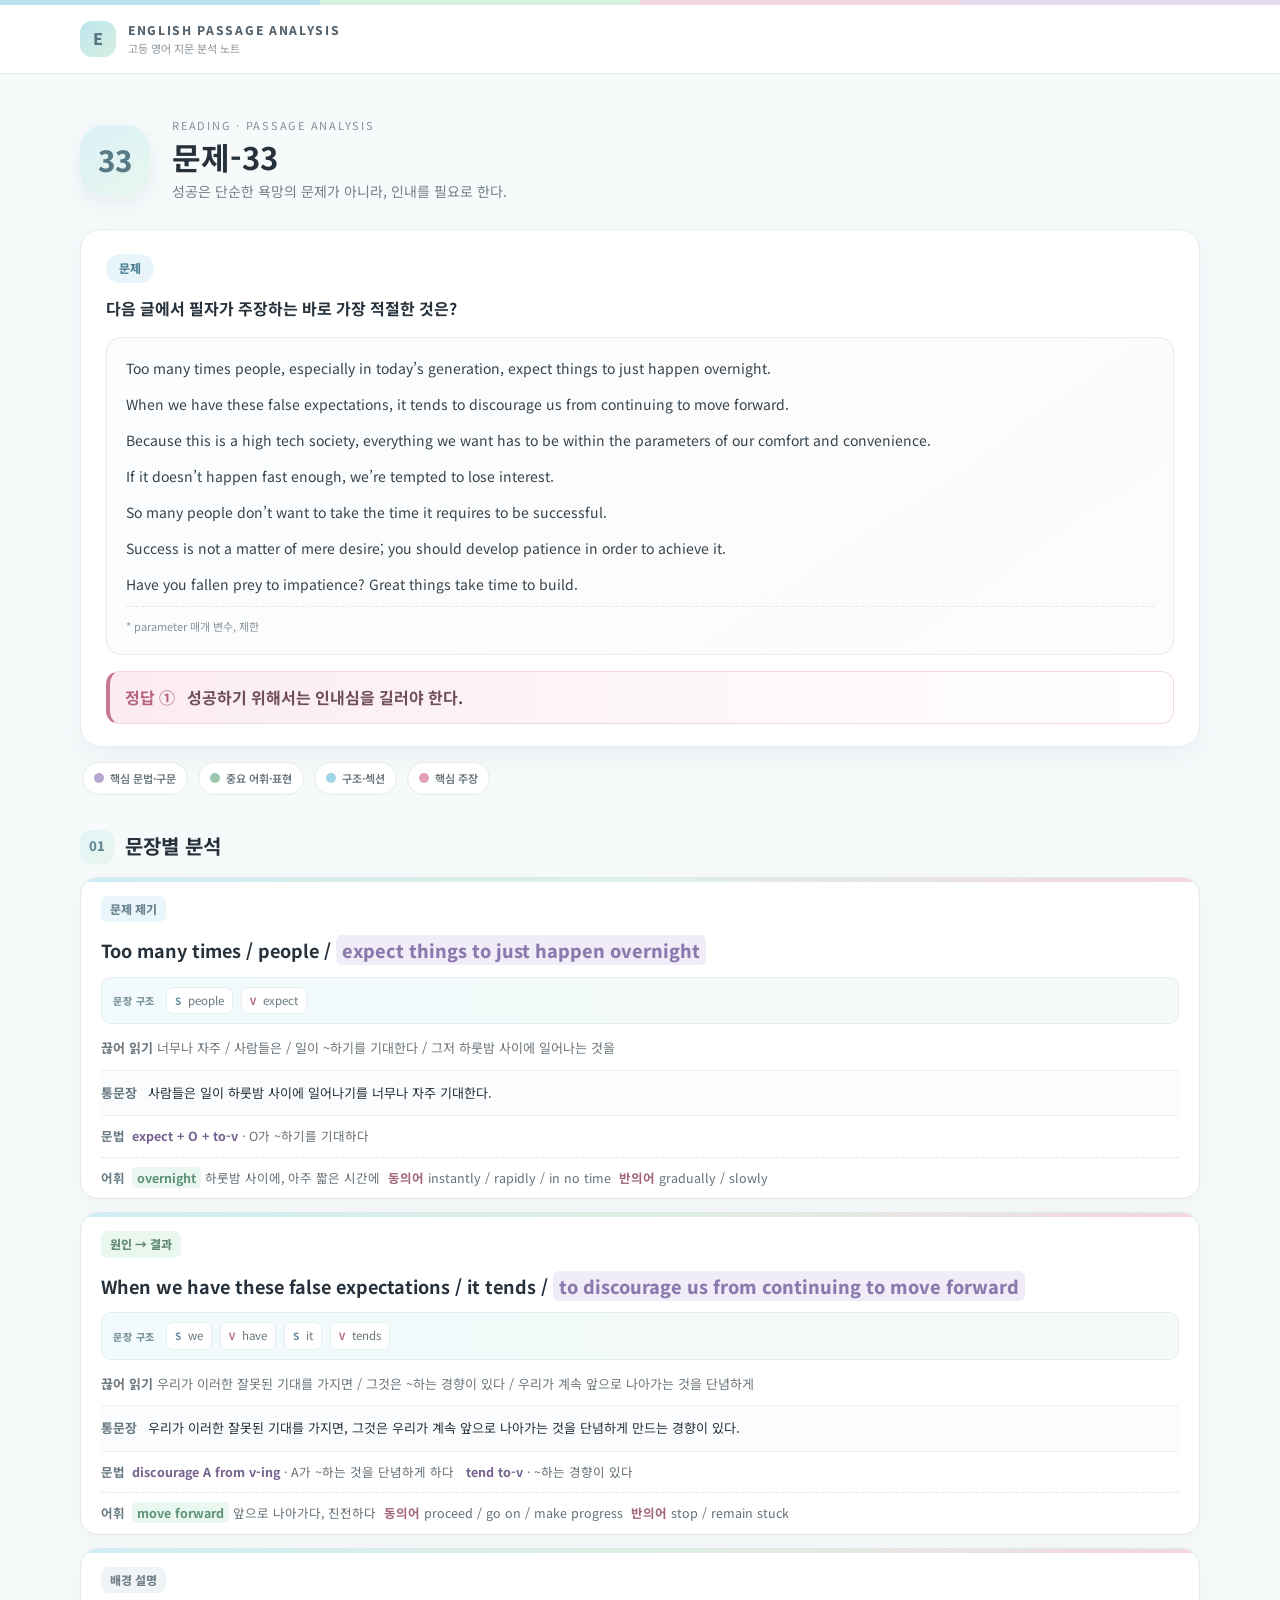
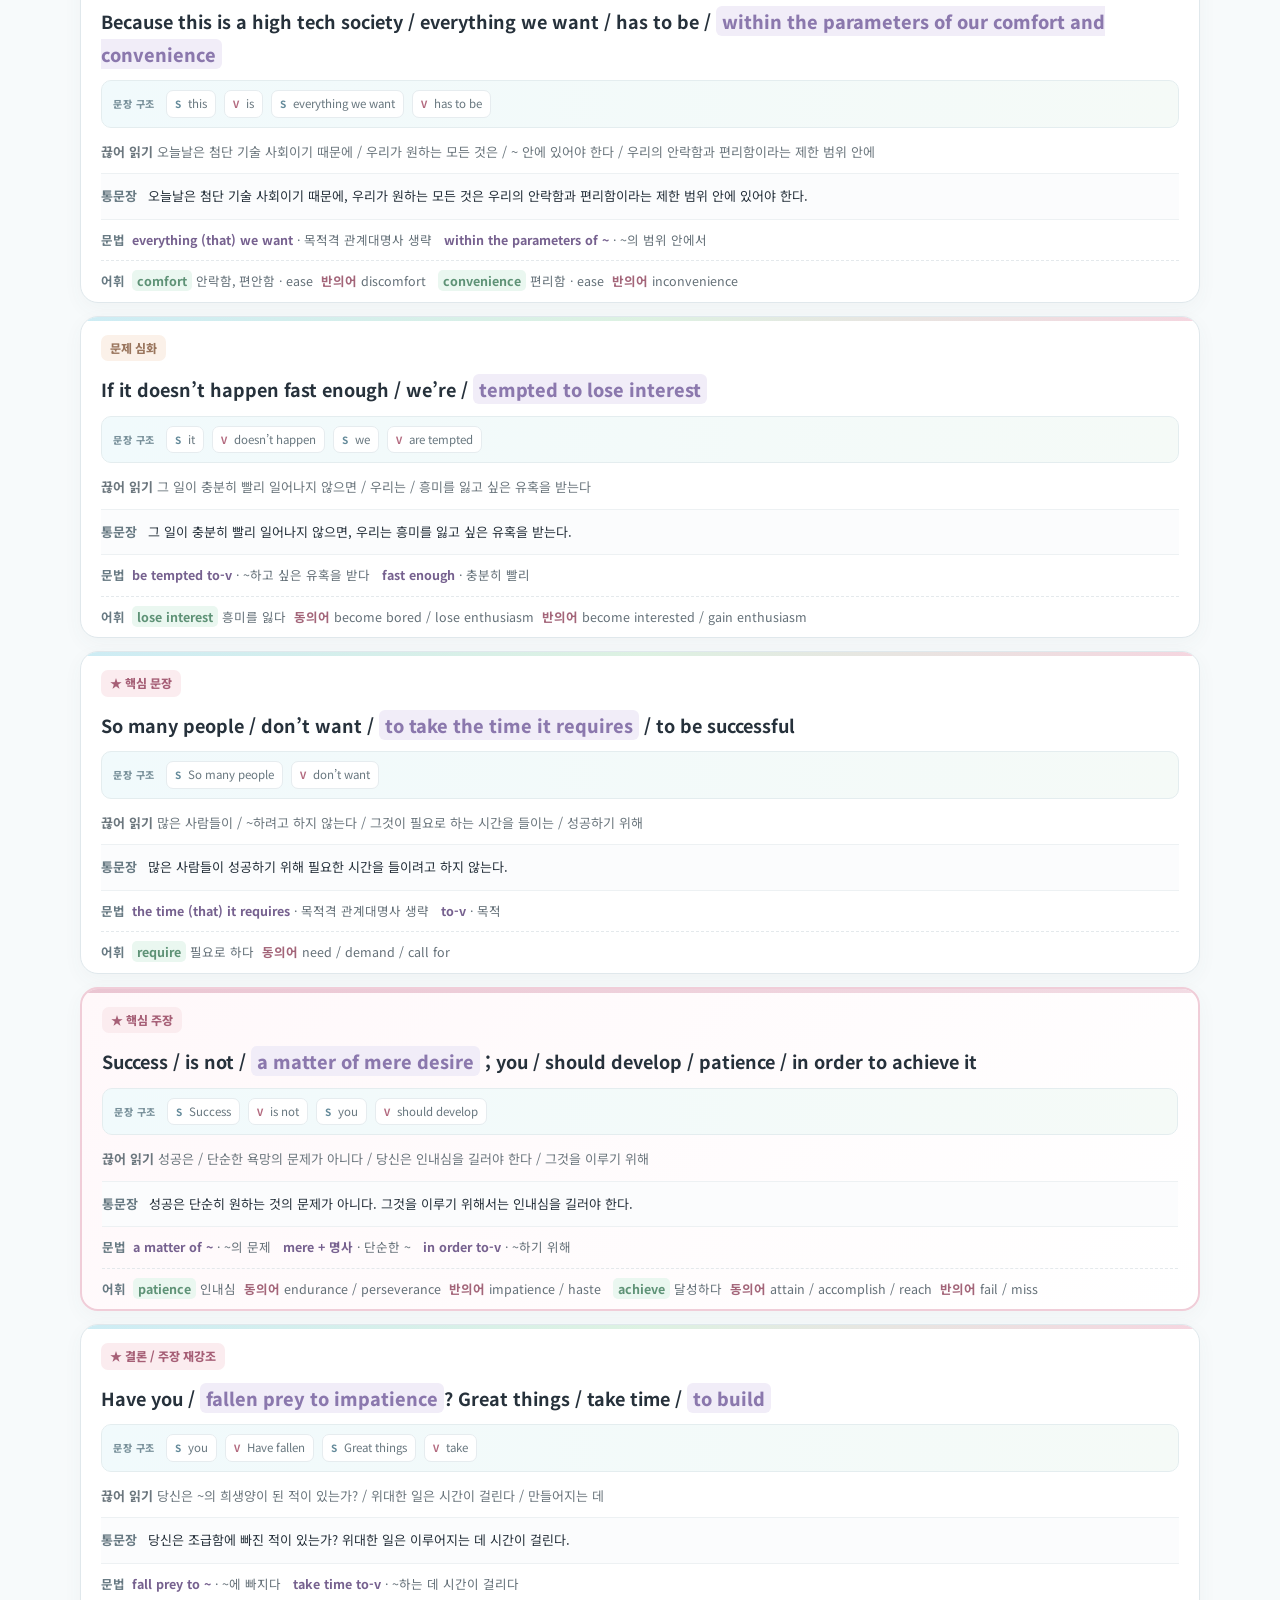
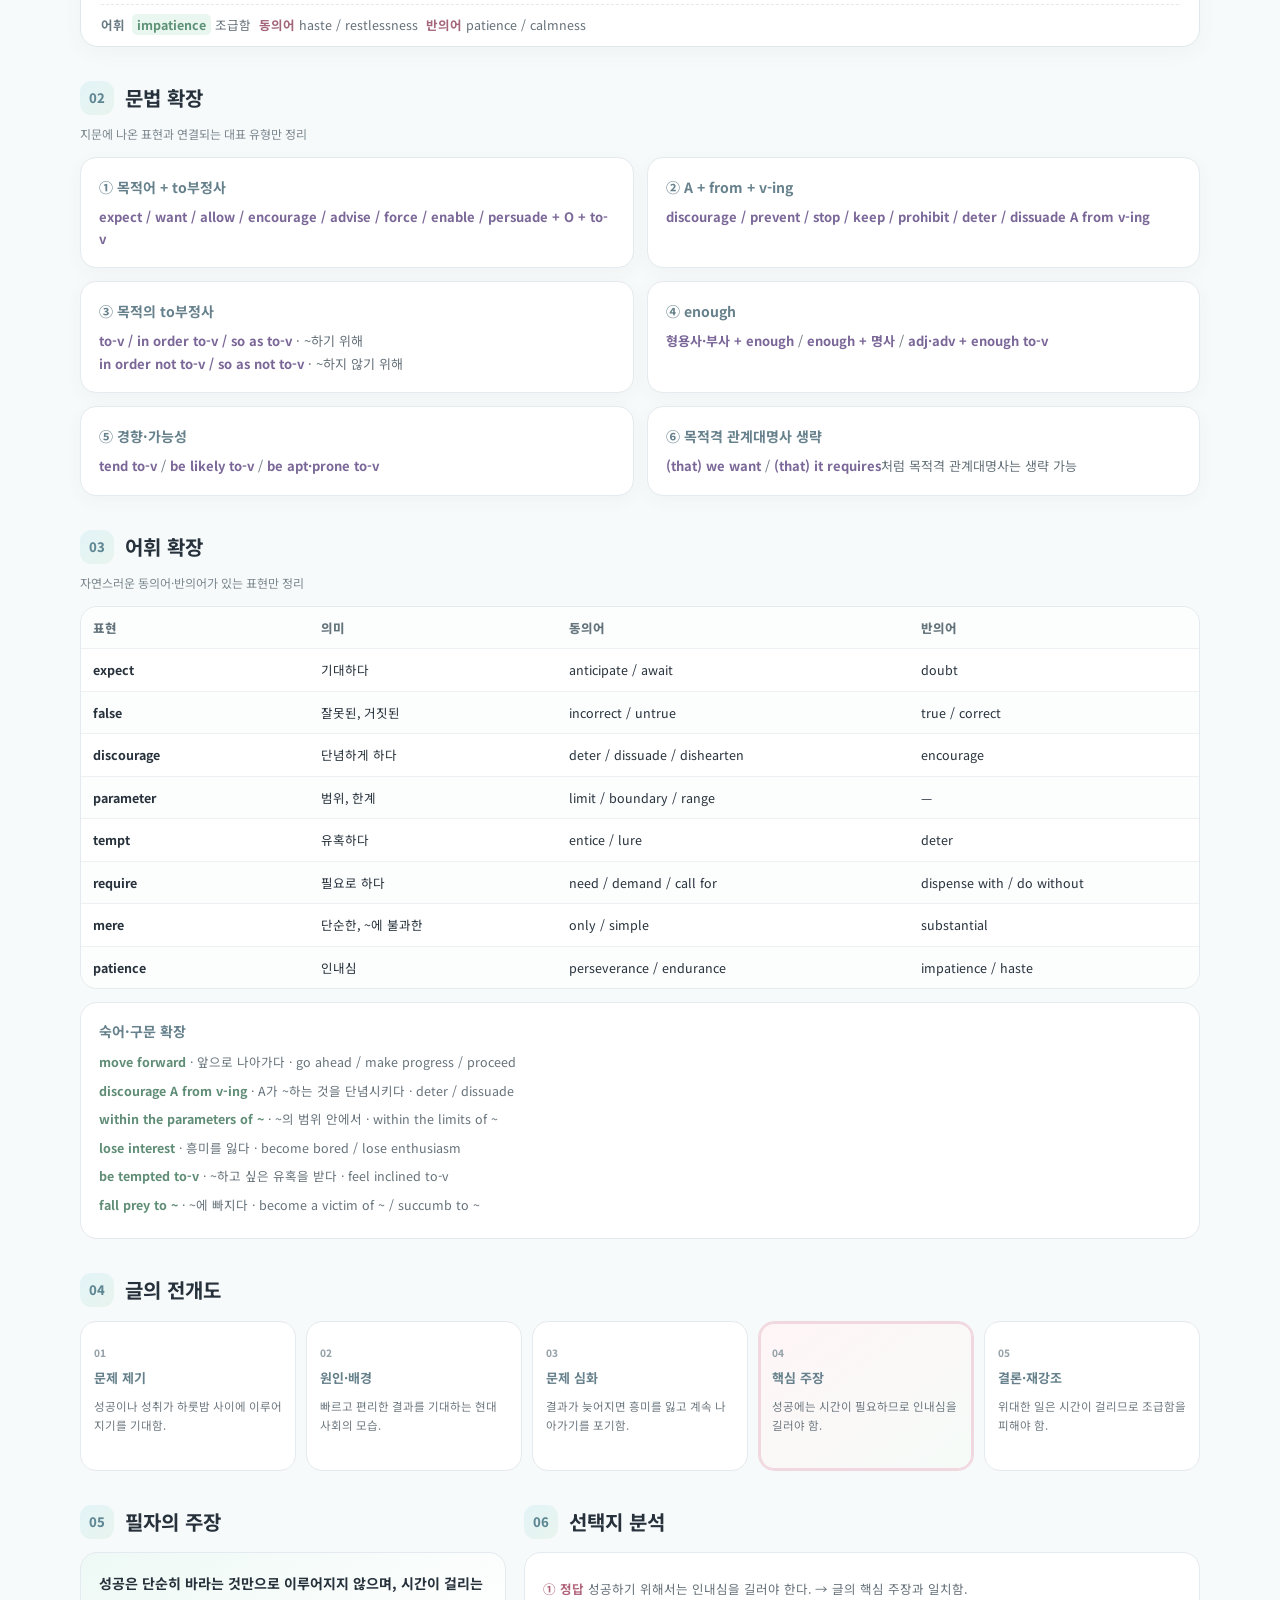
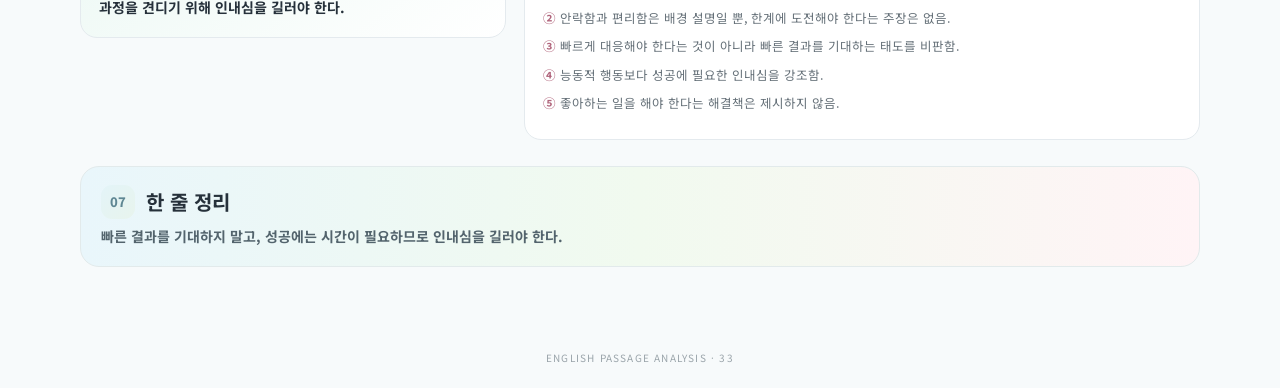
==== index.html @ 2cbdf254 "Add files via upload" ====
<!doctype html>
<html lang="ko">
<head>
<meta charset="utf-8">
<meta name="viewport" content="width=device-width, initial-scale=1">
<title>문제-33 | 영어 지문 분석</title>
<link rel="stylesheet" href="style.css">
</head>
<body>
<header class="top">
  <div class="top-inner">
    <div class="brand-mark">E</div>
    <div>
      <div class="brand">ENGLISH PASSAGE ANALYSIS</div>
      <div class="brand-sub">고등 영어 지문 분석 노트</div>
    </div>
  </div>
</header>

<main class="page">
  <section class="title-area">
    <div class="number-badge">33</div>
    <div>
      <p class="mini">READING · PASSAGE ANALYSIS</p>
      <h1>문제-33</h1>
      <p class="title-desc">성공은 단순한 욕망의 문제가 아니라, 인내를 필요로 한다.</p>
    </div>
  </section>

  <section class="question-card">
    <div class="q-label">문제</div>
    <p>다음 글에서 필자가 주장하는 바로 가장 적절한 것은?</p>
    <div class="original-passage">
      <p>Too many times people, especially in today’s generation, expect things to just happen overnight.</p>
      <p>When we have these false expectations, it tends to discourage us from continuing to move forward.</p>
      <p>Because this is a high tech society, everything we want has to be within the parameters of our comfort and convenience.</p>
      <p>If it doesn’t happen fast enough, we’re tempted to lose interest.</p>
      <p>So many people don’t want to take the time it requires to be successful.</p>
      <p>Success is not a matter of mere desire; you should develop patience in order to achieve it.</p>
      <p>Have you fallen prey to impatience? Great things take time to build.</p>
      <div class="original-note">* parameter 매개 변수, 제한</div>
    </div>
    <div class="answer"><span>정답 ①</span> 성공하기 위해서는 인내심을 길러야 한다.</div>
  </section>

  <div class="legend">
    <span><i class="lav"></i>핵심 문법·구문</span>
    <span><i class="green"></i>중요 어휘·표현</span>
    <span><i class="sky"></i>구조·섹션</span>
    <span><i class="pink"></i>핵심 주장</span>
  </div>

  <section>
    <div class="section-title"><span>01</span><h2>문장별 분석</h2></div>

    <article class="sentence-card">
      <div class="role">문제 제기</div>
      <p class="english">Too many times / people / <span class="grammar">expect things to just happen overnight</span></p><div class="sv-strip"><span class="sv-label">문장 구조</span><span><b>S</b> people</span><span><b>V</b> expect</span></div>
      <p class="reading"><b>끊어 읽기</b> 너무나 자주 / 사람들은 / 일이 ~하기를 기대한다 / 그저 하룻밤 사이에 일어나는 것을</p>
      <div class="translation"><b>통문장</b> 사람들은 일이 하룻밤 사이에 일어나기를 너무나 자주 기대한다.</div>
      <div class="info-row"><b>문법</b><strong>expect + O + to-v</strong> · O가 ~하기를 기대하다</div>
      <div class="info-row vocab"><b>어휘</b><strong>overnight</strong> 하룻밤 사이에, 아주 짧은 시간에 <em>동의어</em> instantly / rapidly / in no time <em>반의어</em> gradually / slowly</div>
    </article>

    <article class="sentence-card">
      <div class="role cause">원인 → 결과</div>
      <p class="english">When we have these false expectations / it tends / <span class="grammar">to discourage us from continuing to move forward</span></p><div class="sv-strip"><span class="sv-label">문장 구조</span><span><b>S</b> we</span><span><b>V</b> have</span><span><b>S</b> it</span><span><b>V</b> tends</span></div>
      <p class="reading"><b>끊어 읽기</b> 우리가 이러한 잘못된 기대를 가지면 / 그것은 ~하는 경향이 있다 / 우리가 계속 앞으로 나아가는 것을 단념하게</p>
      <div class="translation"><b>통문장</b> 우리가 이러한 잘못된 기대를 가지면, 그것은 우리가 계속 앞으로 나아가는 것을 단념하게 만드는 경향이 있다.</div>
      <div class="info-row"><b>문법</b><strong>discourage A from v-ing</strong> · A가 ~하는 것을 단념하게 하다 &nbsp; <strong>tend to-v</strong> · ~하는 경향이 있다</div>
      <div class="info-row vocab"><b>어휘</b><strong>move forward</strong> 앞으로 나아가다, 진전하다 <em>동의어</em> proceed / go on / make progress <em>반의어</em> stop / remain stuck</div>
    </article>

    <article class="sentence-card">
      <div class="role background">배경 설명</div>
      <p class="english">Because this is a high tech society / everything we want / has to be / <span class="grammar">within the parameters of our comfort and convenience</span></p><div class="sv-strip"><span class="sv-label">문장 구조</span><span><b>S</b> this</span><span><b>V</b> is</span><span><b>S</b> everything we want</span><span><b>V</b> has to be</span></div>
      <p class="reading"><b>끊어 읽기</b> 오늘날은 첨단 기술 사회이기 때문에 / 우리가 원하는 모든 것은 / ~ 안에 있어야 한다 / 우리의 안락함과 편리함이라는 제한 범위 안에</p>
      <div class="translation"><b>통문장</b> 오늘날은 첨단 기술 사회이기 때문에, 우리가 원하는 모든 것은 우리의 안락함과 편리함이라는 제한 범위 안에 있어야 한다.</div>
      <div class="info-row"><b>문법</b><strong>everything (that) we want</strong> · 목적격 관계대명사 생략 &nbsp; <strong>within the parameters of ~</strong> · ~의 범위 안에서</div>
      <div class="info-row vocab"><b>어휘</b><strong>comfort</strong> 안락함, 편안함 · ease <em>반의어</em> discomfort &nbsp; <strong>convenience</strong> 편리함 · ease <em>반의어</em> inconvenience</div>
    </article>

    <article class="sentence-card">
      <div class="role problem">문제 심화</div>
      <p class="english">If it doesn’t happen fast enough / we’re / <span class="grammar">tempted to lose interest</span></p><div class="sv-strip"><span class="sv-label">문장 구조</span><span><b>S</b> it</span><span><b>V</b> doesn’t happen</span><span><b>S</b> we</span><span><b>V</b> are tempted</span></div>
      <p class="reading"><b>끊어 읽기</b> 그 일이 충분히 빨리 일어나지 않으면 / 우리는 / 흥미를 잃고 싶은 유혹을 받는다</p>
      <div class="translation"><b>통문장</b> 그 일이 충분히 빨리 일어나지 않으면, 우리는 흥미를 잃고 싶은 유혹을 받는다.</div>
      <div class="info-row"><b>문법</b><strong>be tempted to-v</strong> · ~하고 싶은 유혹을 받다 &nbsp; <strong>fast enough</strong> · 충분히 빨리</div>
      <div class="info-row vocab"><b>어휘</b><strong>lose interest</strong> 흥미를 잃다 <em>동의어</em> become bored / lose enthusiasm <em>반의어</em> become interested / gain enthusiasm</div>
    </article>

    <article class="sentence-card">
      <div class="role key">★ 핵심 문장</div>
      <p class="english">So many people / don’t want / <span class="grammar">to take the time it requires</span> / to be successful</p><div class="sv-strip"><span class="sv-label">문장 구조</span><span><b>S</b> So many people</span><span><b>V</b> don’t want</span></div>
      <p class="reading"><b>끊어 읽기</b> 많은 사람들이 / ~하려고 하지 않는다 / 그것이 필요로 하는 시간을 들이는 / 성공하기 위해</p>
      <div class="translation"><b>통문장</b> 많은 사람들이 성공하기 위해 필요한 시간을 들이려고 하지 않는다.</div>
      <div class="info-row"><b>문법</b><strong>the time (that) it requires</strong> · 목적격 관계대명사 생략 &nbsp; <strong>to-v</strong> · 목적</div>
      <div class="info-row vocab"><b>어휘</b><strong>require</strong> 필요로 하다 <em>동의어</em> need / demand / call for</div>
    </article>

    <article class="sentence-card main-claim">
      <div class="role key">★ 핵심 주장</div>
      <p class="english">Success / is not / <span class="grammar">a matter of mere desire</span> ; you / should develop / patience / in order to achieve it</p><div class="sv-strip"><span class="sv-label">문장 구조</span><span><b>S</b> Success</span><span><b>V</b> is not</span><span><b>S</b> you</span><span><b>V</b> should develop</span></div>
      <p class="reading"><b>끊어 읽기</b> 성공은 / 단순한 욕망의 문제가 아니다 / 당신은 인내심을 길러야 한다 / 그것을 이루기 위해</p>
      <div class="translation"><b>통문장</b> 성공은 단순히 원하는 것의 문제가 아니다. 그것을 이루기 위해서는 인내심을 길러야 한다.</div>
      <div class="info-row"><b>문법</b><strong>a matter of ~</strong> · ~의 문제 &nbsp; <strong>mere + 명사</strong> · 단순한 ~ &nbsp; <strong>in order to-v</strong> · ~하기 위해</div>
      <div class="info-row vocab"><b>어휘</b><strong>patience</strong> 인내심 <em>동의어</em> endurance / perseverance <em>반의어</em> impatience / haste &nbsp; <strong>achieve</strong> 달성하다 <em>동의어</em> attain / accomplish / reach <em>반의어</em> fail / miss</div>
    </article>

    <article class="sentence-card">
      <div class="role conclusion">★ 결론 / 주장 재강조</div>
      <p class="english">Have you / <span class="grammar">fallen prey to impatience</span>? Great things / take time / <span class="grammar">to build</span></p><div class="sv-strip"><span class="sv-label">문장 구조</span><span><b>S</b> you</span><span><b>V</b> Have fallen</span><span><b>S</b> Great things</span><span><b>V</b> take</span></div>
      <p class="reading"><b>끊어 읽기</b> 당신은 ~의 희생양이 된 적이 있는가? / 위대한 일은 시간이 걸린다 / 만들어지는 데</p>
      <div class="translation"><b>통문장</b> 당신은 조급함에 빠진 적이 있는가? 위대한 일은 이루어지는 데 시간이 걸린다.</div>
      <div class="info-row"><b>문법</b><strong>fall prey to ~</strong> · ~에 빠지다 &nbsp; <strong>take time to-v</strong> · ~하는 데 시간이 걸리다</div>
      <div class="info-row vocab"><b>어휘</b><strong>impatience</strong> 조급함 <em>동의어</em> haste / restlessness <em>반의어</em> patience / calmness</div>
    </article>
  </section>

  <section>
    <div class="section-title"><span>02</span><h2>문법 확장</h2></div>
    <p class="section-note">지문에 나온 표현과 연결되는 대표 유형만 정리</p>
    <div class="cards">
      <div class="mini-card"><h3>① 목적어 + to부정사</h3><p><b>expect / want / allow / encourage / advise / force / enable / persuade + O + to-v</b></p></div>
      <div class="mini-card"><h3>② A + from + v-ing</h3><p><b>discourage / prevent / stop / keep / prohibit / deter / dissuade A from v-ing</b></p></div>
      <div class="mini-card"><h3>③ 목적의 to부정사</h3><p><b>to-v / in order to-v / so as to-v</b> · ~하기 위해<br><b>in order not to-v / so as not to-v</b> · ~하지 않기 위해</p></div>
      <div class="mini-card"><h3>④ enough</h3><p><b>형용사·부사 + enough</b> / <b>enough + 명사</b> / <b>adj·adv + enough to-v</b></p></div>
      <div class="mini-card"><h3>⑤ 경향·가능성</h3><p><b>tend to-v</b> / <b>be likely to-v</b> / <b>be apt·prone to-v</b></p></div>
      <div class="mini-card"><h3>⑥ 목적격 관계대명사 생략</h3><p><b>(that) we want</b> / <b>(that) it requires</b>처럼 목적격 관계대명사는 생략 가능</p></div>
    </div>
  </section>

  <section>
    <div class="section-title"><span>03</span><h2>어휘 확장</h2></div>
    <p class="section-note">자연스러운 동의어·반의어가 있는 표현만 정리</p>
    <div class="vocab-panel">
      <div class="vrow head"><span>표현</span><span>의미</span><span>동의어</span><span>반의어</span></div>
      <div class="vrow"><b>expect</b><span>기대하다</span><span>anticipate / await</span><span>doubt</span></div>
      <div class="vrow"><b>false</b><span>잘못된, 거짓된</span><span>incorrect / untrue</span><span>true / correct</span></div>
      <div class="vrow"><b>discourage</b><span>단념하게 하다</span><span>deter / dissuade / dishearten</span><span>encourage</span></div>
      <div class="vrow"><b>parameter</b><span>범위, 한계</span><span>limit / boundary / range</span><span>—</span></div>
      <div class="vrow"><b>tempt</b><span>유혹하다</span><span>entice / lure</span><span>deter</span></div>
      <div class="vrow"><b>require</b><span>필요로 하다</span><span>need / demand / call for</span><span>dispense with / do without</span></div>
      <div class="vrow"><b>mere</b><span>단순한, ~에 불과한</span><span>only / simple</span><span>substantial</span></div>
      <div class="vrow"><b>patience</b><span>인내심</span><span>perseverance / endurance</span><span>impatience / haste</span></div>
    </div>
    <div class="phrase-panel">
      <h3>숙어·구문 확장</h3>
      <p><b>move forward</b> · 앞으로 나아가다 · go ahead / make progress / proceed</p>
      <p><b>discourage A from v-ing</b> · A가 ~하는 것을 단념시키다 · deter / dissuade</p>
      <p><b>within the parameters of ~</b> · ~의 범위 안에서 · within the limits of ~</p>
      <p><b>lose interest</b> · 흥미를 잃다 · become bored / lose enthusiasm</p>
      <p><b>be tempted to-v</b> · ~하고 싶은 유혹을 받다 · feel inclined to-v</p>
      <p><b>fall prey to ~</b> · ~에 빠지다 · become a victim of ~ / succumb to ~</p>
    </div>
  </section>

  <section>
    <div class="section-title"><span>04</span><h2>글의 전개도</h2></div>
    <div class="flow">
      <div><span>01</span><b>문제 제기</b><p>성공이나 성취가 하룻밤 사이에 이루어지기를 기대함.</p></div>
      <div><span>02</span><b>원인·배경</b><p>빠르고 편리한 결과를 기대하는 현대 사회의 모습.</p></div>
      <div><span>03</span><b>문제 심화</b><p>결과가 늦어지면 흥미를 잃고 계속 나아가기를 포기함.</p></div>
      <div class="flow-key"><span>04</span><b>핵심 주장</b><p>성공에는 시간이 필요하므로 인내심을 길러야 함.</p></div>
      <div><span>05</span><b>결론·재강조</b><p>위대한 일은 시간이 걸리므로 조급함을 피해야 함.</p></div>
    </div>
  </section>

  <section class="last-grid">
    <div>
      <div class="section-title"><span>05</span><h2>필자의 주장</h2></div>
      <div class="statement">성공은 단순히 바라는 것만으로 이루어지지 않으며, 시간이 걸리는 과정을 견디기 위해 인내심을 길러야 한다.</div>
    </div>
    <div>
      <div class="section-title"><span>06</span><h2>선택지 분석</h2></div>
      <div class="choices">
        <p><b>① 정답</b> 성공하기 위해서는 인내심을 길러야 한다. → 글의 핵심 주장과 일치함.</p>
        <p><b>②</b> 안락함과 편리함은 배경 설명일 뿐, 한계에 도전해야 한다는 주장은 없음.</p>
        <p><b>③</b> 빠르게 대응해야 한다는 것이 아니라 빠른 결과를 기대하는 태도를 비판함.</p>
        <p><b>④</b> 능동적 행동보다 성공에 필요한 인내심을 강조함.</p>
        <p><b>⑤</b> 좋아하는 일을 해야 한다는 해결책은 제시하지 않음.</p>
      </div>
    </div>
  </section>

  <section class="one-line">
    <div class="section-title"><span>07</span><h2>한 줄 정리</h2></div>
    <p>빠른 결과를 기대하지 말고, 성공에는 시간이 필요하므로 인내심을 길러야 한다.</p>
  </section>
</main>

<footer>ENGLISH PASSAGE ANALYSIS · 33</footer>
</body>
</html>
---- style.css ----
@import url('https://fonts.googleapis.com/css2?family=Noto+Sans+KR:wght@400;500;600;700;800&display=swap');
:root{
--ink:#26313b;--muted:#69747d;--line:#e4eaee;--paper:#ffffff;--bg:#f7fafb;
--sky:#5c9fbd;--sky-soft:#e7f5fa;--pink:#c97891;--pink-soft:#fbecef;
--lav:#8b78ad;--lav-soft:#f1edf8;--green:#6da789;--green-soft:#eaf7f0;
--mint:#e8f6ef;--blue:#eaf6fb;
}
*{box-sizing:border-box}
html{scroll-behavior:smooth}
body{margin:0;background:var(--bg);color:var(--ink);font-family:"Noto Sans KR","Malgun Gothic",sans-serif;line-height:1.72}
body:before{content:"";display:block;height:5px;background:linear-gradient(90deg,#b9e2ef 0 25%,#d8f0df 25% 50%,#f4d6df 50% 75%,#e6dcf2 75% 100%)}
.top{background:rgba(255,255,255,.92);border-bottom:1px solid var(--line);position:sticky;top:0;z-index:10;backdrop-filter:blur(10px)}
.top-inner{width:min(1120px,calc(100% - 34px));margin:auto;height:68px;display:flex;align-items:center;gap:12px}
.brand-mark{width:36px;height:36px;border-radius:12px;background:linear-gradient(135deg,#bde5f0,#d7efdf);display:grid;place-items:center;font-weight:800;color:#58727e}
.brand{font-size:12px;letter-spacing:.14em;font-weight:800;color:#53626d}
.brand-sub{font-size:11px;color:#89949c;margin-top:-2px}
.page{width:min(1120px,calc(100% - 34px));margin:auto;padding:42px 0 60px}
.title-area{display:flex;align-items:center;gap:22px;margin-bottom:26px}
.number-badge{width:70px;height:70px;border-radius:24px;background:linear-gradient(145deg,#d9f1f7,#e9f6ee);display:grid;place-items:center;font-size:29px;font-weight:800;color:#587a86;box-shadow:0 8px 24px rgba(93,137,151,.12)}
.mini{font-size:11px;letter-spacing:.16em;color:#84919a;margin:0}
h1{font-size:31px;line-height:1.2;margin:3px 0 4px}
.title-desc{margin:0;color:#71808a;font-size:14px}
.question-card{background:var(--paper);border:1px solid var(--line);border-radius:20px;padding:23px 25px;box-shadow:0 10px 30px rgba(52,75,87,.055)}
.q-label{display:inline-flex;padding:4px 13px;border-radius:99px;background:var(--sky-soft);color:#4d8197;font-weight:800;font-size:12px}
.question-card>p{font-weight:700;margin:12px 0}
.answer{background:linear-gradient(90deg,var(--pink-soft),#fff);border:1px solid #f2d9e0;border-radius:13px;padding:12px 15px;font-weight:700;color:#704f5b}
.answer span{display:inline-block;color:#b5637d;margin-right:8px}
.legend{display:flex;flex-wrap:wrap;gap:10px;margin:15px 2px 34px}
.legend span{background:#fff;border:1px solid var(--line);border-radius:99px;padding:6px 11px;font-size:11px;color:#66737b}
.legend i{display:inline-block;width:9px;height:9px;border-radius:50%;margin-right:6px}
.sky{background:#9ed4e5}.pink{background:#e1a0b2}.lav{background:#b8a7d2}.green{background:#9ac8ae}
.section-title{display:flex;align-items:center;gap:11px;margin:34px 0 13px}
.section-title>span{width:34px;height:34px;border-radius:11px;display:grid;place-items:center;background:#eef7f8;color:#618b99;font-weight:800;font-size:13px}
.section-title h2{margin:0;font-size:20px}
.section-note{font-size:12px;color:#7b878e;margin:-4px 0 12px}
.sentence-card{background:var(--paper);border:1px solid var(--line);border-radius:18px;margin:13px 0;overflow:hidden;box-shadow:0 5px 22px rgba(54,78,89,.045)}
.sentence-card>div,.sentence-card>p{margin-left:20px;margin-right:20px}
.role{display:inline-block;margin-top:18px;margin-bottom:4px;color:#67838f;font-size:12px;font-weight:800;background:var(--blue);padding:3px 9px;border-radius:7px}
.role.cause{background:#eaf7ef;color:#608873}.role.background{background:#f0f4f6;color:#72818a}.role.problem{background:#fbf1e9;color:#9a765e}.role.key,.role.conclusion{background:var(--pink-soft);color:#a65f76}
.english{font-size:18px;font-weight:700;line-height:1.8;margin-top:8px!important;margin-bottom:10px!important}
.english span{transition:.15s}
.subject{color:var(--sky);font-weight:800}.verb{color:var(--pink);font-weight:800}.grammar{color:var(--lav);font-weight:800}.english .green-word{color:#639778}
.reading{font-size:13px;color:#6c777e;margin-bottom:10px!important}
.subject-text{color:var(--sky);font-weight:700}.verb-text{color:var(--pink);font-weight:700}.grammar-text{color:var(--lav);font-weight:700}
.translation{background:#fbfcfd;border-top:1px solid #edf1f3;border-bottom:1px solid #edf1f3;padding-top:11px!important;padding-bottom:11px!important;font-size:13px}
.translation b,.info-row>b{color:#687a83;margin-right:7px}
.info-row{font-size:12.5px;color:#647078;padding-top:9px;padding-bottom:10px;border-bottom:1px dashed #e4e9ec}
.info-row:last-child{border-bottom:0}
.info-row strong{color:#76618f}.info-row em{font-style:normal;color:#a36579;font-weight:700;margin-left:4px}
.info-row.vocab strong{color:#5e9276}
.main-claim{background:linear-gradient(135deg,#fff,#fffafa);border:1.5px solid #efd8df;box-shadow:0 10px 30px rgba(196,115,139,.08)}
.cards{display:grid;grid-template-columns:repeat(2,minmax(0,1fr));gap:13px}
.mini-card{background:#fff;border:1px solid var(--line);border-radius:16px;padding:17px 18px;box-shadow:0 5px 18px rgba(54,78,89,.04)}
.mini-card h3{font-size:14px;margin:0 0 7px;color:#66818c}.mini-card p{font-size:13px;margin:0;color:#657179}.mini-card b{color:#7a6798}
.vocab-panel{background:#fff;border:1px solid var(--line);border-radius:17px;overflow:hidden}
.vrow{display:grid;grid-template-columns:1.1fr 1.2fr 1.7fr 1.4fr;border-top:1px solid #edf1f3;font-size:12.5px}
.vrow:first-child{border-top:0}.vrow>*{padding:10px 12px}.vrow.head{background:linear-gradient(90deg,#e8f6fb,#eff9f3,#fdf0f3);color:#64747c;font-weight:800;border:0}.vrow:nth-child(odd){background:#fcfdfd}
.phrase-panel{margin-top:13px;background:#fff;border:1px solid var(--line);border-radius:17px;padding:16px 18px}.phrase-panel h3{font-size:14px;margin:0 0 8px;color:#66818c}.phrase-panel p{font-size:12.5px;margin:7px 0;color:#66727a}.phrase-panel b{color:#608d76}
.flow{display:grid;grid-template-columns:repeat(5,1fr);gap:10px}
.flow>div{background:#fff;border:1px solid var(--line);border-radius:16px;padding:15px 13px;min-height:150px}
.flow>div>span{font-size:10px;color:#98a3aa;font-weight:800}.flow b{display:block;font-size:13px;margin-top:3px;color:#66818c}.flow p{font-size:11.5px;color:#6e7980;margin:7px 0}.flow-key{background:linear-gradient(145deg,#fff5f7,#f5fbf8)!important;border-color:#efd9df!important}
.last-grid{display:grid;grid-template-columns:.85fr 1.35fr;gap:18px}
.statement,.choices{background:#fff;border:1px solid var(--line);border-radius:17px;padding:18px}
.statement{font-size:14px;font-weight:700;background:linear-gradient(145deg,#eef9f5,#fff)}
.choices p{font-size:12.5px;margin:7px 0;color:#667179}.choices b{color:#b0647b}
.one-line{margin-top:26px;background:linear-gradient(90deg,#e9f6fb,#f1faef,#fff4f6);border:1px solid #e2eaeb;border-radius:19px;padding:18px 20px}.one-line .section-title{margin:0 0 5px}.one-line p{margin:0;font-size:14px;font-weight:700;color:#53646d}
footer{text-align:center;padding:22px;color:#9aa4aa;font-size:10px;letter-spacing:.12em}
@media(max-width:850px){.flow{grid-template-columns:repeat(2,1fr)}.last-grid{grid-template-columns:1fr}}
@media(max-width:650px){.page{padding-top:28px}.title-area{gap:14px}.number-badge{width:58px;height:58px;border-radius:19px}.cards{grid-template-columns:1fr}.english{font-size:16px}.vocab-panel{overflow-x:auto}.vrow{min-width:720px}.flow{grid-template-columns:1fr}.top-inner{height:58px}.brand-sub{display:none}}

/* V3 MASTER VISUAL TUNING */
.sentence-card{position:relative;border-color:#e0e8ec;box-shadow:0 6px 20px rgba(67,91,103,.045)}
.sentence-card:before{content:"";display:block;height:4px;background:linear-gradient(90deg,#c8eaf3,#d9f0df,#f4d1dc);opacity:.9}
.sentence-card .role{margin-top:14px}
.english .subject{background:var(--sky-soft);padding:1px 4px;border-radius:5px}
.english .verb{background:var(--pink-soft);padding:1px 4px;border-radius:5px}
.english .grammar{background:var(--lav-soft);padding:1px 4px;border-radius:5px}
.info-row.vocab strong{background:var(--green-soft);padding:1px 5px;border-radius:5px}
.main-claim{border:2px solid #f0cdd8;background:linear-gradient(135deg,#fff8fa,#ffffff)}
.main-claim:before{background:linear-gradient(90deg,#e8c0ce,#f1d8e1)}
.legend{justify-content:flex-start}
.legend span{font-weight:600}
.legend i{width:10px;height:10px}
.section-title>span{background:linear-gradient(135deg,#e3f4f8,#e8f4ed);color:#5f8793}
.answer{border-left:4px solid var(--pink)}
.flow-key{box-shadow:inset 0 0 0 2px #f1d8e0}

/* V4: S/V structure strip */
.sv-strip{display:flex;align-items:center;flex-wrap:wrap;gap:8px;margin:4px 20px 12px;padding:9px 11px;background:linear-gradient(90deg,#f1fafc,#f5faf7);border:1px solid #e4edef;border-radius:10px;font-size:11.5px;color:#68777f}
.sv-strip .sv-label{font-size:10px;font-weight:800;letter-spacing:.05em;color:#78909a;margin-right:3px}
.sv-strip span:not(.sv-label){background:#fff;border:1px solid #e6ecef;border-radius:7px;padding:3px 8px}
.sv-strip b{font-size:10px;color:#628999;margin-right:4px}
.sv-strip span:nth-child(3) b,.sv-strip span:nth-child(5) b{color:#b36a7f}
@media(max-width:650px){.sv-strip{gap:5px}.sv-strip span:not(.sv-label){padding:3px 6px}}

/* V5: clean sentence text + only key learning chunks are highlighted */
.english .subject,
.english .verb{color:inherit;background:none;padding:0;border-radius:0;font-weight:inherit}
.english .grammar{background:var(--lav-soft);color:var(--lav);padding:2px 6px;border-radius:6px;font-weight:800}
.original-passage{margin-top:15px;padding:18px 19px;background:linear-gradient(145deg,#fbfdfe,#fdfbfc);border:1px solid #e4ecef;border-radius:15px;color:#34434c;font-size:14px;line-height:1.85}
.original-passage p{margin:0 0 10px}
.original-passage p:last-of-type{margin-bottom:8px}
.original-note{font-size:11px;color:#87939a;border-top:1px dashed #e1e7ea;padding-top:9px}
.question-card{padding-bottom:22px}
.question-card .answer{margin-top:16px}

/* V6: 끊어 읽기에서도 S/V 색상 제거 */
.reading .subject-text,
.reading .verb-text,
.reading .grammar-text{color:inherit;font-weight:inherit}
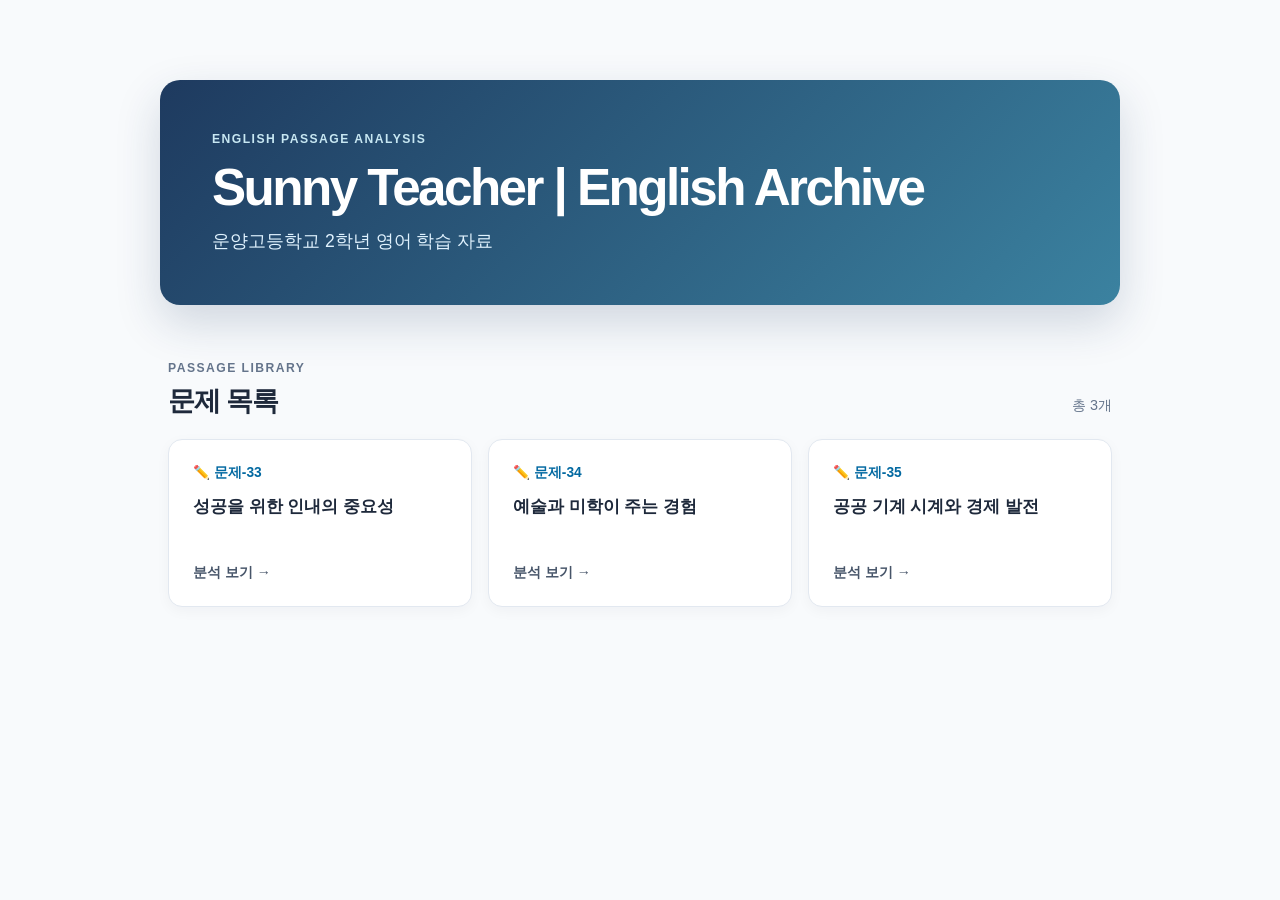
==== commit 47475f29: "Change title and add redirect in index.html Updated the title and added a redirect meta tag in index" ====
--- a/index.html
+++ b/index.html
@@ -1,194 +1,12 @@
 <!doctype html>
 <html lang="ko">
 <head>
-<meta charset="utf-8">
-<meta name="viewport" content="width=device-width, initial-scale=1">
-<title>문제-33 | 영어 지문 분석</title>
-<link rel="stylesheet" href="style.css">
+  <meta charset="utf-8">
+  <meta name="viewport" content="width=device-width, initial-scale=1">
+  <meta http-equiv="refresh" content="0; url=home/index.html">
+  <title>Sunny Teacher | English Archive</title>
 </head>
 <body>
-<header class="top">
-  <div class="top-inner">
-    <div class="brand-mark">E</div>
-    <div>
-      <div class="brand">ENGLISH PASSAGE ANALYSIS</div>
-      <div class="brand-sub">고등 영어 지문 분석 노트</div>
-    </div>
-  </div>
-</header>
-
-<main class="page">
-  <section class="title-area">
-    <div class="number-badge">33</div>
-    <div>
-      <p class="mini">READING · PASSAGE ANALYSIS</p>
-      <h1>문제-33</h1>
-      <p class="title-desc">성공은 단순한 욕망의 문제가 아니라, 인내를 필요로 한다.</p>
-    </div>
-  </section>
-
-  <section class="question-card">
-    <div class="q-label">문제</div>
-    <p>다음 글에서 필자가 주장하는 바로 가장 적절한 것은?</p>
-    <div class="original-passage">
-      <p>Too many times people, especially in today’s generation, expect things to just happen overnight.</p>
-      <p>When we have these false expectations, it tends to discourage us from continuing to move forward.</p>
-      <p>Because this is a high tech society, everything we want has to be within the parameters of our comfort and convenience.</p>
-      <p>If it doesn’t happen fast enough, we’re tempted to lose interest.</p>
-      <p>So many people don’t want to take the time it requires to be successful.</p>
-      <p>Success is not a matter of mere desire; you should develop patience in order to achieve it.</p>
-      <p>Have you fallen prey to impatience? Great things take time to build.</p>
-      <div class="original-note">* parameter 매개 변수, 제한</div>
-    </div>
-    <div class="answer"><span>정답 ①</span> 성공하기 위해서는 인내심을 길러야 한다.</div>
-  </section>
-
-  <div class="legend">
-    <span><i class="lav"></i>핵심 문법·구문</span>
-    <span><i class="green"></i>중요 어휘·표현</span>
-    <span><i class="sky"></i>구조·섹션</span>
-    <span><i class="pink"></i>핵심 주장</span>
-  </div>
-
-  <section>
-    <div class="section-title"><span>01</span><h2>문장별 분석</h2></div>
-
-    <article class="sentence-card">
-      <div class="role">문제 제기</div>
-      <p class="english">Too many times / people / <span class="grammar">expect things to just happen overnight</span></p><div class="sv-strip"><span class="sv-label">문장 구조</span><span><b>S</b> people</span><span><b>V</b> expect</span></div>
-      <p class="reading"><b>끊어 읽기</b> 너무나 자주 / 사람들은 / 일이 ~하기를 기대한다 / 그저 하룻밤 사이에 일어나는 것을</p>
-      <div class="translation"><b>통문장</b> 사람들은 일이 하룻밤 사이에 일어나기를 너무나 자주 기대한다.</div>
-      <div class="info-row"><b>문법</b><strong>expect + O + to-v</strong> · O가 ~하기를 기대하다</div>
-      <div class="info-row vocab"><b>어휘</b><strong>overnight</strong> 하룻밤 사이에, 아주 짧은 시간에 <em>동의어</em> instantly / rapidly / in no time <em>반의어</em> gradually / slowly</div>
-    </article>
-
-    <article class="sentence-card">
-      <div class="role cause">원인 → 결과</div>
-      <p class="english">When we have these false expectations / it tends / <span class="grammar">to discourage us from continuing to move forward</span></p><div class="sv-strip"><span class="sv-label">문장 구조</span><span><b>S</b> we</span><span><b>V</b> have</span><span><b>S</b> it</span><span><b>V</b> tends</span></div>
-      <p class="reading"><b>끊어 읽기</b> 우리가 이러한 잘못된 기대를 가지면 / 그것은 ~하는 경향이 있다 / 우리가 계속 앞으로 나아가는 것을 단념하게</p>
-      <div class="translation"><b>통문장</b> 우리가 이러한 잘못된 기대를 가지면, 그것은 우리가 계속 앞으로 나아가는 것을 단념하게 만드는 경향이 있다.</div>
-      <div class="info-row"><b>문법</b><strong>discourage A from v-ing</strong> · A가 ~하는 것을 단념하게 하다 &nbsp; <strong>tend to-v</strong> · ~하는 경향이 있다</div>
-      <div class="info-row vocab"><b>어휘</b><strong>move forward</strong> 앞으로 나아가다, 진전하다 <em>동의어</em> proceed / go on / make progress <em>반의어</em> stop / remain stuck</div>
-    </article>
-
-    <article class="sentence-card">
-      <div class="role background">배경 설명</div>
-      <p class="english">Because this is a high tech society / everything we want / has to be / <span class="grammar">within the parameters of our comfort and convenience</span></p><div class="sv-strip"><span class="sv-label">문장 구조</span><span><b>S</b> this</span><span><b>V</b> is</span><span><b>S</b> everything we want</span><span><b>V</b> has to be</span></div>
-      <p class="reading"><b>끊어 읽기</b> 오늘날은 첨단 기술 사회이기 때문에 / 우리가 원하는 모든 것은 / ~ 안에 있어야 한다 / 우리의 안락함과 편리함이라는 제한 범위 안에</p>
-      <div class="translation"><b>통문장</b> 오늘날은 첨단 기술 사회이기 때문에, 우리가 원하는 모든 것은 우리의 안락함과 편리함이라는 제한 범위 안에 있어야 한다.</div>
-      <div class="info-row"><b>문법</b><strong>everything (that) we want</strong> · 목적격 관계대명사 생략 &nbsp; <strong>within the parameters of ~</strong> · ~의 범위 안에서</div>
-      <div class="info-row vocab"><b>어휘</b><strong>comfort</strong> 안락함, 편안함 · ease <em>반의어</em> discomfort &nbsp; <strong>convenience</strong> 편리함 · ease <em>반의어</em> inconvenience</div>
-    </article>
-
-    <article class="sentence-card">
-      <div class="role problem">문제 심화</div>
-      <p class="english">If it doesn’t happen fast enough / we’re / <span class="grammar">tempted to lose interest</span></p><div class="sv-strip"><span class="sv-label">문장 구조</span><span><b>S</b> it</span><span><b>V</b> doesn’t happen</span><span><b>S</b> we</span><span><b>V</b> are tempted</span></div>
-      <p class="reading"><b>끊어 읽기</b> 그 일이 충분히 빨리 일어나지 않으면 / 우리는 / 흥미를 잃고 싶은 유혹을 받는다</p>
-      <div class="translation"><b>통문장</b> 그 일이 충분히 빨리 일어나지 않으면, 우리는 흥미를 잃고 싶은 유혹을 받는다.</div>
-      <div class="info-row"><b>문법</b><strong>be tempted to-v</strong> · ~하고 싶은 유혹을 받다 &nbsp; <strong>fast enough</strong> · 충분히 빨리</div>
-      <div class="info-row vocab"><b>어휘</b><strong>lose interest</strong> 흥미를 잃다 <em>동의어</em> become bored / lose enthusiasm <em>반의어</em> become interested / gain enthusiasm</div>
-    </article>
-
-    <article class="sentence-card">
-      <div class="role key">★ 핵심 문장</div>
-      <p class="english">So many people / don’t want / <span class="grammar">to take the time it requires</span> / to be successful</p><div class="sv-strip"><span class="sv-label">문장 구조</span><span><b>S</b> So many people</span><span><b>V</b> don’t want</span></div>
-      <p class="reading"><b>끊어 읽기</b> 많은 사람들이 / ~하려고 하지 않는다 / 그것이 필요로 하는 시간을 들이는 / 성공하기 위해</p>
-      <div class="translation"><b>통문장</b> 많은 사람들이 성공하기 위해 필요한 시간을 들이려고 하지 않는다.</div>
-      <div class="info-row"><b>문법</b><strong>the time (that) it requires</strong> · 목적격 관계대명사 생략 &nbsp; <strong>to-v</strong> · 목적</div>
-      <div class="info-row vocab"><b>어휘</b><strong>require</strong> 필요로 하다 <em>동의어</em> need / demand / call for</div>
-    </article>
-
-    <article class="sentence-card main-claim">
-      <div class="role key">★ 핵심 주장</div>
-      <p class="english">Success / is not / <span class="grammar">a matter of mere desire</span> ; you / should develop / patience / in order to achieve it</p><div class="sv-strip"><span class="sv-label">문장 구조</span><span><b>S</b> Success</span><span><b>V</b> is not</span><span><b>S</b> you</span><span><b>V</b> should develop</span></div>
-      <p class="reading"><b>끊어 읽기</b> 성공은 / 단순한 욕망의 문제가 아니다 / 당신은 인내심을 길러야 한다 / 그것을 이루기 위해</p>
-      <div class="translation"><b>통문장</b> 성공은 단순히 원하는 것의 문제가 아니다. 그것을 이루기 위해서는 인내심을 길러야 한다.</div>
-      <div class="info-row"><b>문법</b><strong>a matter of ~</strong> · ~의 문제 &nbsp; <strong>mere + 명사</strong> · 단순한 ~ &nbsp; <strong>in order to-v</strong> · ~하기 위해</div>
-      <div class="info-row vocab"><b>어휘</b><strong>patience</strong> 인내심 <em>동의어</em> endurance / perseverance <em>반의어</em> impatience / haste &nbsp; <strong>achieve</strong> 달성하다 <em>동의어</em> attain / accomplish / reach <em>반의어</em> fail / miss</div>
-    </article>
-
-    <article class="sentence-card">
-      <div class="role conclusion">★ 결론 / 주장 재강조</div>
-      <p class="english">Have you / <span class="grammar">fallen prey to impatience</span>? Great things / take time / <span class="grammar">to build</span></p><div class="sv-strip"><span class="sv-label">문장 구조</span><span><b>S</b> you</span><span><b>V</b> Have fallen</span><span><b>S</b> Great things</span><span><b>V</b> take</span></div>
-      <p class="reading"><b>끊어 읽기</b> 당신은 ~의 희생양이 된 적이 있는가? / 위대한 일은 시간이 걸린다 / 만들어지는 데</p>
-      <div class="translation"><b>통문장</b> 당신은 조급함에 빠진 적이 있는가? 위대한 일은 이루어지는 데 시간이 걸린다.</div>
-      <div class="info-row"><b>문법</b><strong>fall prey to ~</strong> · ~에 빠지다 &nbsp; <strong>take time to-v</strong> · ~하는 데 시간이 걸리다</div>
-      <div class="info-row vocab"><b>어휘</b><strong>impatience</strong> 조급함 <em>동의어</em> haste / restlessness <em>반의어</em> patience / calmness</div>
-    </article>
-  </section>
-
-  <section>
-    <div class="section-title"><span>02</span><h2>문법 확장</h2></div>
-    <p class="section-note">지문에 나온 표현과 연결되는 대표 유형만 정리</p>
-    <div class="cards">
-      <div class="mini-card"><h3>① 목적어 + to부정사</h3><p><b>expect / want / allow / encourage / advise / force / enable / persuade + O + to-v</b></p></div>
-      <div class="mini-card"><h3>② A + from + v-ing</h3><p><b>discourage / prevent / stop / keep / prohibit / deter / dissuade A from v-ing</b></p></div>
-      <div class="mini-card"><h3>③ 목적의 to부정사</h3><p><b>to-v / in order to-v / so as to-v</b> · ~하기 위해<br><b>in order not to-v / so as not to-v</b> · ~하지 않기 위해</p></div>
-      <div class="mini-card"><h3>④ enough</h3><p><b>형용사·부사 + enough</b> / <b>enough + 명사</b> / <b>adj·adv + enough to-v</b></p></div>
-      <div class="mini-card"><h3>⑤ 경향·가능성</h3><p><b>tend to-v</b> / <b>be likely to-v</b> / <b>be apt·prone to-v</b></p></div>
-      <div class="mini-card"><h3>⑥ 목적격 관계대명사 생략</h3><p><b>(that) we want</b> / <b>(that) it requires</b>처럼 목적격 관계대명사는 생략 가능</p></div>
-    </div>
-  </section>
-
-  <section>
-    <div class="section-title"><span>03</span><h2>어휘 확장</h2></div>
-    <p class="section-note">자연스러운 동의어·반의어가 있는 표현만 정리</p>
-    <div class="vocab-panel">
-      <div class="vrow head"><span>표현</span><span>의미</span><span>동의어</span><span>반의어</span></div>
-      <div class="vrow"><b>expect</b><span>기대하다</span><span>anticipate / await</span><span>doubt</span></div>
-      <div class="vrow"><b>false</b><span>잘못된, 거짓된</span><span>incorrect / untrue</span><span>true / correct</span></div>
-      <div class="vrow"><b>discourage</b><span>단념하게 하다</span><span>deter / dissuade / dishearten</span><span>encourage</span></div>
-      <div class="vrow"><b>parameter</b><span>범위, 한계</span><span>limit / boundary / range</span><span>—</span></div>
-      <div class="vrow"><b>tempt</b><span>유혹하다</span><span>entice / lure</span><span>deter</span></div>
-      <div class="vrow"><b>require</b><span>필요로 하다</span><span>need / demand / call for</span><span>dispense with / do without</span></div>
-      <div class="vrow"><b>mere</b><span>단순한, ~에 불과한</span><span>only / simple</span><span>substantial</span></div>
-      <div class="vrow"><b>patience</b><span>인내심</span><span>perseverance / endurance</span><span>impatience / haste</span></div>
-    </div>
-    <div class="phrase-panel">
-      <h3>숙어·구문 확장</h3>
-      <p><b>move forward</b> · 앞으로 나아가다 · go ahead / make progress / proceed</p>
-      <p><b>discourage A from v-ing</b> · A가 ~하는 것을 단념시키다 · deter / dissuade</p>
-      <p><b>within the parameters of ~</b> · ~의 범위 안에서 · within the limits of ~</p>
-      <p><b>lose interest</b> · 흥미를 잃다 · become bored / lose enthusiasm</p>
-      <p><b>be tempted to-v</b> · ~하고 싶은 유혹을 받다 · feel inclined to-v</p>
-      <p><b>fall prey to ~</b> · ~에 빠지다 · become a victim of ~ / succumb to ~</p>
-    </div>
-  </section>
-
-  <section>
-    <div class="section-title"><span>04</span><h2>글의 전개도</h2></div>
-    <div class="flow">
-      <div><span>01</span><b>문제 제기</b><p>성공이나 성취가 하룻밤 사이에 이루어지기를 기대함.</p></div>
-      <div><span>02</span><b>원인·배경</b><p>빠르고 편리한 결과를 기대하는 현대 사회의 모습.</p></div>
-      <div><span>03</span><b>문제 심화</b><p>결과가 늦어지면 흥미를 잃고 계속 나아가기를 포기함.</p></div>
-      <div class="flow-key"><span>04</span><b>핵심 주장</b><p>성공에는 시간이 필요하므로 인내심을 길러야 함.</p></div>
-      <div><span>05</span><b>결론·재강조</b><p>위대한 일은 시간이 걸리므로 조급함을 피해야 함.</p></div>
-    </div>
-  </section>
-
-  <section class="last-grid">
-    <div>
-      <div class="section-title"><span>05</span><h2>필자의 주장</h2></div>
-      <div class="statement">성공은 단순히 바라는 것만으로 이루어지지 않으며, 시간이 걸리는 과정을 견디기 위해 인내심을 길러야 한다.</div>
-    </div>
-    <div>
-      <div class="section-title"><span>06</span><h2>선택지 분석</h2></div>
-      <div class="choices">
-        <p><b>① 정답</b> 성공하기 위해서는 인내심을 길러야 한다. → 글의 핵심 주장과 일치함.</p>
-        <p><b>②</b> 안락함과 편리함은 배경 설명일 뿐, 한계에 도전해야 한다는 주장은 없음.</p>
-        <p><b>③</b> 빠르게 대응해야 한다는 것이 아니라 빠른 결과를 기대하는 태도를 비판함.</p>
-        <p><b>④</b> 능동적 행동보다 성공에 필요한 인내심을 강조함.</p>
-        <p><b>⑤</b> 좋아하는 일을 해야 한다는 해결책은 제시하지 않음.</p>
-      </div>
-    </div>
-  </section>
-
-  <section class="one-line">
-    <div class="section-title"><span>07</span><h2>한 줄 정리</h2></div>
-    <p>빠른 결과를 기대하지 말고, 성공에는 시간이 필요하므로 인내심을 길러야 한다.</p>
-  </section>
-</main>
-
-<footer>ENGLISH PASSAGE ANALYSIS · 33</footer>
+  <p>Sunny Teacher | English Archive로 이동합니다.</p>
 </body>
 </html>
